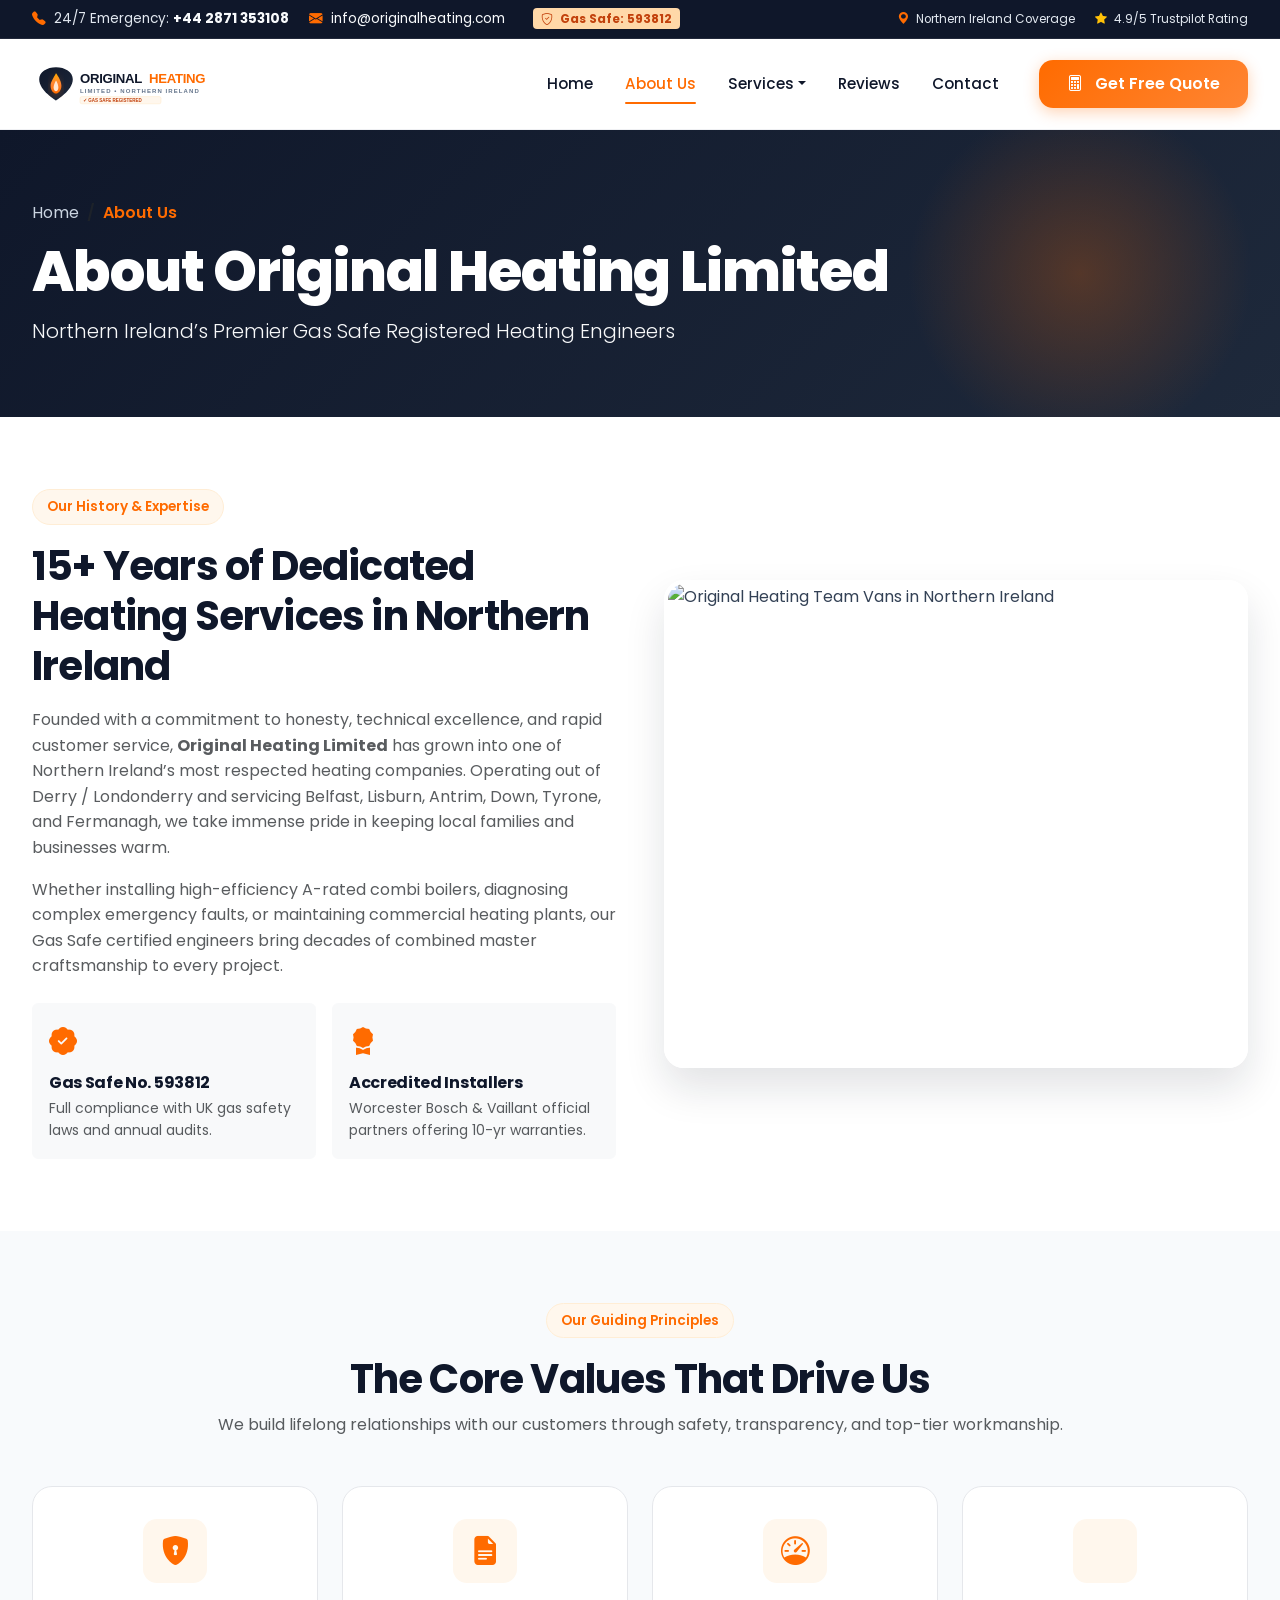
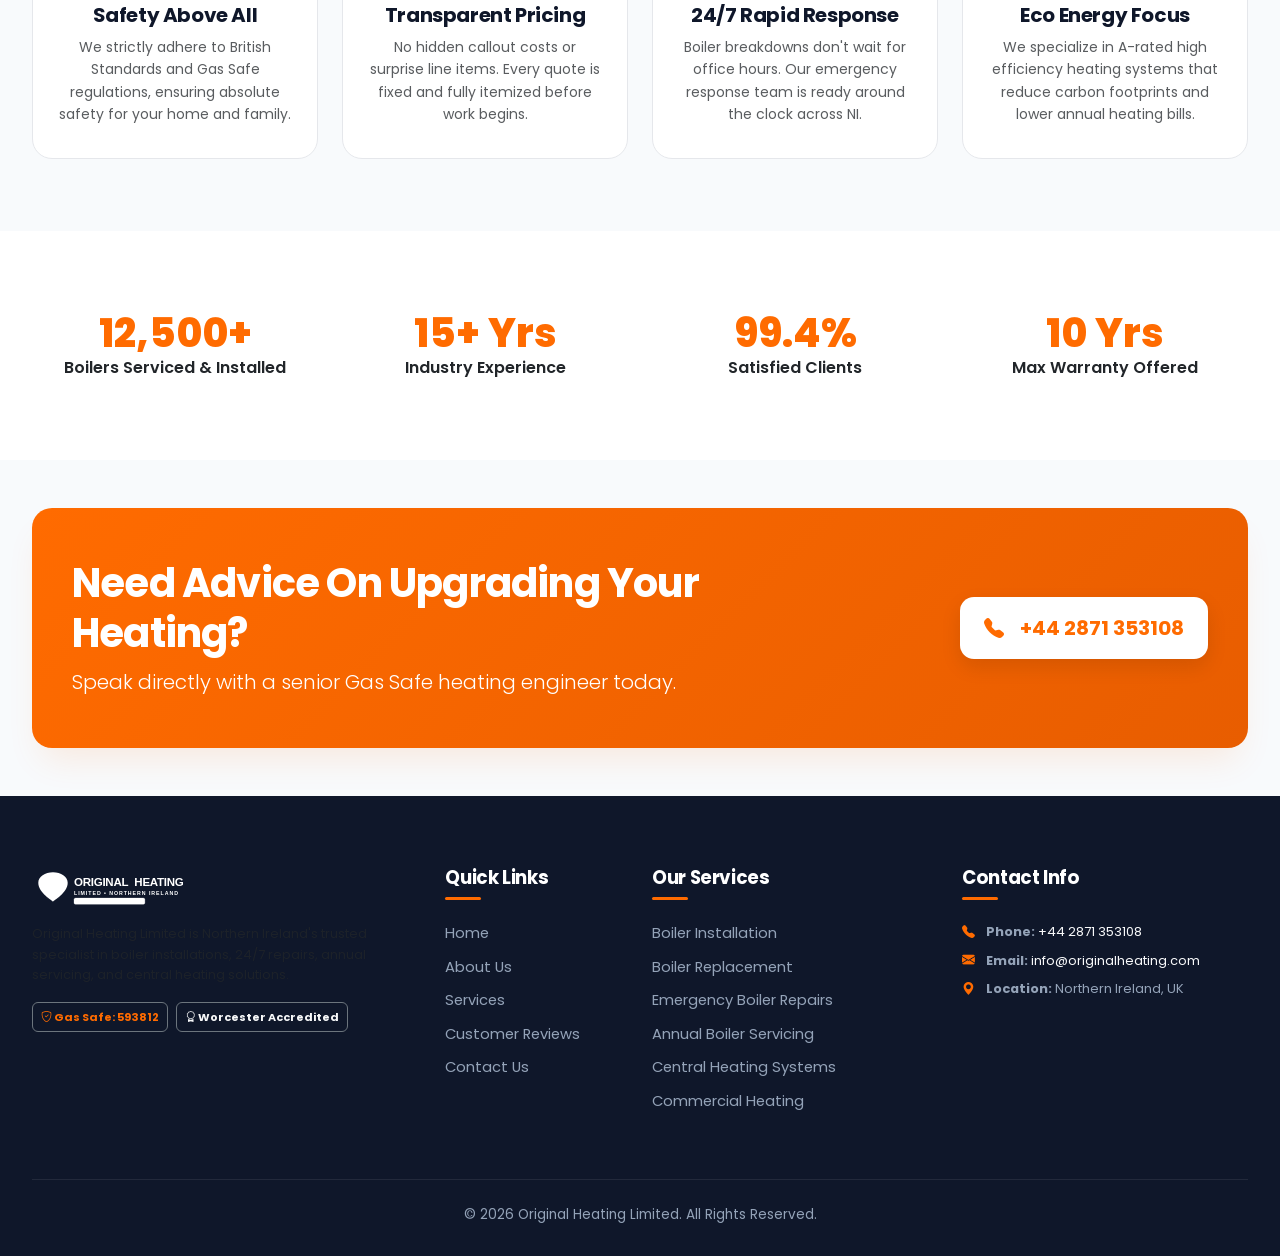
==== about.html @ 2dce4672 "Initial commit" ====
<!DOCTYPE html>
<html lang="en-GB">
<head>
  <meta charset="UTF-8">
  <meta name="viewport" content="width=device-width, initial-scale=1.0">
  <title>About Us | Original Heating Limited - Northern Ireland</title>
  <meta name="description" content="Learn about Original Heating Limited. Over 15 years providing Gas Safe registered boiler installation, repairs, and servicing across Northern Ireland.">

  <!-- Google Fonts: Poppins -->
  <link rel="preconnect" href="https://fonts.googleapis.com">
  <link rel="preconnect" href="https://fonts.gstatic.com" crossorigin>
  <link href="https://fonts.googleapis.com/css2?family=Poppins:ital,wght@0,400;0,500;0,600;0,700;0,800;1,400&display=swap" rel="stylesheet">

  <!-- Bootstrap 5 CSS -->
  <link href="https://cdn.jsdelivr.net/npm/bootstrap@5.3.3/dist/css/bootstrap.min.css" rel="stylesheet">
  <!-- Bootstrap Icons -->
  <link rel="stylesheet" href="https://cdn.jsdelivr.net/npm/bootstrap-icons@1.11.3/font/bootstrap-icons.min.css">
  <!-- AOS Animation CSS -->
  <link rel="stylesheet" href="https://unpkg.com/aos@next/dist/aos.css" />

  <!-- Custom Stylesheets -->
  <link rel="stylesheet" href="css/style.css">
  <link rel="stylesheet" href="css/responsive.css">
</head>
<body>

  <!-- Top Announcement Bar -->
  <div class="top-bar">
    <div class="container">
      <div class="row align-items-center">
        <div class="col-lg-7 col-md-8 text-center text-md-start">
          <span class="me-3"><i class="bi bi-telephone-fill text-orange me-1"></i> 24/7 Emergency: <a href="tel:+442871353108" class="fw-bold">+44 2871 353108</a></span>
          <span class="d-none d-sm-inline me-3"><i class="bi bi-envelope-fill text-orange me-1"></i> <a href="mailto:info@originalheating.com">info@originalheating.com</a></span>
          <span class="top-badge-gas-safe"><i class="bi bi-shield-check me-1"></i> Gas Safe: 593812</span>
        </div>
        <div class="col-lg-5 col-md-4 text-center text-md-end d-none d-md-block">
          <span class="small me-3"><i class="bi bi-geo-alt-fill text-orange me-1"></i> Northern Ireland Coverage</span>
          <span class="small"><i class="bi bi-star-fill text-warning me-1"></i> 4.9/5 Trustpilot Rating</span>
        </div>
      </div>
    </div>
  </div>

  <!-- Sticky Navbar -->
  <nav class="navbar navbar-expand-lg navbar-custom">
    <div class="container">
      <a class="navbar-brand" href="index.html">
        <img src="images/logo/logo.svg" alt="Original Heating Limited Logo">
      </a>
      <button class="navbar-toggler border-0 shadow-none" type="button" data-bs-toggle="collapse" data-bs-target="#navbarMain">
        <i class="bi bi-list fs-1 text-dark"></i>
      </button>

      <div class="collapse navbar-collapse" id="navbarMain">
        <ul class="navbar-nav ms-auto me-4 mb-2 mb-lg-0 align-items-lg-center">
          <li class="nav-item"><a class="nav-link" href="index.html">Home</a></li>
          <li class="nav-item"><a class="nav-link active" href="about.html">About Us</a></li>
          <li class="nav-item dropdown">
            <a class="nav-link dropdown-toggle" href="services.html" id="servicesDropdown" role="button" data-bs-toggle="dropdown">Services</a>
            <ul class="dropdown-menu dropdown-menu-custom">
              <li><a class="dropdown-item dropdown-item-custom" href="services.html#boiler-installation"><i class="bi bi-fire"></i> Boiler Installation</a></li>
              <li><a class="dropdown-item dropdown-item-custom" href="services.html#boiler-replacement"><i class="bi bi-arrow-repeat"></i> Boiler Replacement</a></li>
              <li><a class="dropdown-item dropdown-item-custom" href="services.html#boiler-repairs"><i class="bi bi-tools"></i> 24/7 Boiler Repairs</a></li>
              <li><a class="dropdown-item dropdown-item-custom" href="services.html#boiler-servicing"><i class="bi bi-clipboard-check"></i> Annual Boiler Servicing</a></li>
              <li><a class="dropdown-item dropdown-item-custom" href="services.html#central-heating"><i class="bi bi-thermometer-high"></i> Central Heating Systems</a></li>
              <li><a class="dropdown-item dropdown-item-custom" href="services.html#radiator-installation"><i class="bi bi-grid-3x3-gap-fill"></i> Radiators & Commercial</a></li>
            </ul>
          </li>
          <li class="nav-item"><a class="nav-link" href="reviews.html">Reviews</a></li>
          <li class="nav-item"><a class="nav-link" href="contact.html">Contact</a></li>
        </ul>
        <button class="btn btn-primary-orange" data-bs-toggle="modal" data-bs-target="#quoteModal">
          <i class="bi bi-calculator me-1"></i> Get Free Quote
        </button>
      </div>
    </div>
  </nav>

  <!-- Page Header Banner -->
  <section class="page-header">
    <div class="container position-relative z-1">
      <nav aria-label="breadcrumb">
        <ol class="breadcrumb breadcrumb-custom">
          <li class="breadcrumb-item"><a href="index.html">Home</a></li>
          <li class="breadcrumb-item active" aria-current="page">About Us</li>
        </ol>
      </nav>
      <h1 class="mb-2">About Original Heating Limited</h1>
      <p class="lead mb-0 text-light opacity-90">Northern Ireland’s Premier Gas Safe Registered Heating Engineers</p>
    </div>
  </section>

  <!-- Our Story Section -->
  <section class="py-5 bg-white">
    <div class="container py-4">
      <div class="row align-items-center g-5">
        <div class="col-lg-6" data-aos="fade-right">
          <span class="badge-tag">Our History & Expertise</span>
          <h2 class="mb-3">15+ Years of Dedicated Heating Services in Northern Ireland</h2>
          <p class="text-muted mb-3">
            Founded with a commitment to honesty, technical excellence, and rapid customer service, <strong>Original Heating Limited</strong> has grown into one of Northern Ireland’s most respected heating companies. Operating out of Derry / Londonderry and servicing Belfast, Lisburn, Antrim, Down, Tyrone, and Fermanagh, we take immense pride in keeping local families and businesses warm.
          </p>
          <p class="text-muted mb-4">
            Whether installing high-efficiency A-rated combi boilers, diagnosing complex emergency faults, or maintaining commercial heating plants, our Gas Safe certified engineers bring decades of combined master craftsmanship to every project.
          </p>

          <div class="row g-3">
            <div class="col-sm-6">
              <div class="p-3 bg-light rounded border border-light">
                <i class="bi bi-patch-check-fill text-orange fs-3 mb-2 d-block"></i>
                <h6 class="fw-bold mb-1">Gas Safe No. 593812</h6>
                <p class="small text-muted mb-0">Full compliance with UK gas safety laws and annual audits.</p>
              </div>
            </div>
            <div class="col-sm-6">
              <div class="p-3 bg-light rounded border border-light">
                <i class="bi bi-award-fill text-orange fs-3 mb-2 d-block"></i>
                <h6 class="fw-bold mb-1">Accredited Installers</h6>
                <p class="small text-muted mb-0">Worcester Bosch & Vaillant official partners offering 10-yr warranties.</p>
              </div>
            </div>
          </div>
        </div>

        <div class="col-lg-6" data-aos="fade-left">
          <div class="hero-image-container">
            <img src="images/about/team.jpg" alt="Original Heating Team Vans in Northern Ireland">
          </div>
        </div>
      </div>
    </div>
  </section>

  <!-- Company Core Values -->
  <section class="py-5 bg-light-section">
    <div class="container py-4">
      <div class="text-center max-w-700 mx-auto mb-5" data-aos="fade-up">
        <span class="badge-tag">Our Guiding Principles</span>
        <h2>The Core Values That Drive Us</h2>
        <p class="text-muted">We build lifelong relationships with our customers through safety, transparency, and top-tier workmanship.</p>
      </div>

      <div class="row g-4">
        <div class="col-md-6 col-lg-3" data-aos="fade-up" data-aos-delay="100">
          <div class="service-card text-center align-items-center">
            <div class="service-icon-box">
              <i class="bi bi-shield-lock-fill"></i>
            </div>
            <h5 class="mb-2">Safety Above All</h5>
            <p class="small text-muted mb-0">We strictly adhere to British Standards and Gas Safe regulations, ensuring absolute safety for your home and family.</p>
          </div>
        </div>

        <div class="col-md-6 col-lg-3" data-aos="fade-up" data-aos-delay="200">
          <div class="service-card text-center align-items-center">
            <div class="service-icon-box">
              <i class="bi bi-file-earmark-text-fill"></i>
            </div>
            <h5 class="mb-2">Transparent Pricing</h5>
            <p class="small text-muted mb-0">No hidden callout costs or surprise line items. Every quote is fixed and fully itemized before work begins.</p>
          </div>
        </div>

        <div class="col-md-6 col-lg-3" data-aos="fade-up" data-aos-delay="300">
          <div class="service-card text-center align-items-center">
            <div class="service-icon-box">
              <i class="bi bi-speedometer"></i>
            </div>
            <h5 class="mb-2">24/7 Rapid Response</h5>
            <p class="small text-muted mb-0">Boiler breakdowns don't wait for office hours. Our emergency response team is ready around the clock across NI.</p>
          </div>
        </div>

        <div class="col-md-6 col-lg-3" data-aos="fade-up" data-aos-delay="400">
          <div class="service-card text-center align-items-center">
            <div class="service-icon-box">
              <i class="bi bi-leaf-fill"></i>
            </div>
            <h5 class="mb-2">Eco Energy Focus</h5>
            <p class="small text-muted mb-0">We specialize in A-rated high efficiency heating systems that reduce carbon footprints and lower annual heating bills.</p>
          </div>
        </div>
      </div>
    </div>
  </section>

  <!-- Statistics Counters -->
  <section class="py-5 bg-white">
    <div class="container py-3">
      <div class="row g-4 text-center">
        <div class="col-md-3 col-6" data-aos="zoom-in" data-aos-delay="100">
          <div class="p-3">
            <div class="stats-number">12,500+</div>
            <span class="fw-semibold text-dark">Boilers Serviced & Installed</span>
          </div>
        </div>
        <div class="col-md-3 col-6" data-aos="zoom-in" data-aos-delay="200">
          <div class="p-3">
            <div class="stats-number">15+ Yrs</div>
            <span class="fw-semibold text-dark">Industry Experience</span>
          </div>
        </div>
        <div class="col-md-3 col-6" data-aos="zoom-in" data-aos-delay="300">
          <div class="p-3">
            <div class="stats-number">99.4%</div>
            <span class="fw-semibold text-dark">Satisfied Clients</span>
          </div>
        </div>
        <div class="col-md-3 col-6" data-aos="zoom-in" data-aos-delay="400">
          <div class="p-3">
            <div class="stats-number">10 Yrs</div>
            <span class="fw-semibold text-dark">Max Warranty Offered</span>
          </div>
        </div>
      </div>
    </div>
  </section>

  <!-- Emergency Callout CTA Banner -->
  <section class="py-5 bg-light-section">
    <div class="container">
      <div class="cta-banner" data-aos="fade-up">
        <div class="row align-items-center">
          <div class="col-lg-8">
            <h2 class="mb-2">Need Advice On Upgrading Your Heating?</h2>
            <p class="lead mb-0 opacity-90">Speak directly with a senior Gas Safe heating engineer today.</p>
          </div>
          <div class="col-lg-4 text-lg-end mt-3 mt-lg-0">
            <a href="tel:+442871353108" class="btn btn-white-orange fs-5 py-3 px-4">
              <i class="bi bi-telephone-fill me-2"></i> +44 2871 353108
            </a>
          </div>
        </div>
      </div>
    </div>
  </section>

  <!-- Footer -->
  <footer class="footer-main">
    <div class="container">
      <div class="row g-4">
        <div class="col-lg-4 col-md-6">
          <div class="footer-logo mb-3">
            <img src="images/logo/logo.svg" alt="Original Heating Logo" style="filter: brightness(0) invert(1); height: 42px;">
          </div>
          <p class="small text-muted mb-3">
            Original Heating Limited is Northern Ireland's trusted specialist in boiler installations, 24/7 repairs, annual servicing, and central heating solutions.
          </p>
          <div class="d-flex gap-2">
            <span class="badge bg-navy border border-secondary text-orange p-2"><i class="bi bi-shield-check"></i> Gas Safe: 593812</span>
            <span class="badge bg-navy border border-secondary text-light p-2"><i class="bi bi-award"></i> Worcester Accredited</span>
          </div>
        </div>

        <div class="col-lg-2 col-md-6">
          <h5 class="footer-title">Quick Links</h5>
          <ul class="footer-links">
            <li><a href="index.html">Home</a></li>
            <li><a href="about.html">About Us</a></li>
            <li><a href="services.html">Services</a></li>
            <li><a href="reviews.html">Customer Reviews</a></li>
            <li><a href="contact.html">Contact Us</a></li>
          </ul>
        </div>

        <div class="col-lg-3 col-md-6">
          <h5 class="footer-title">Our Services</h5>
          <ul class="footer-links">
            <li><a href="services.html#boiler-installation">Boiler Installation</a></li>
            <li><a href="services.html#boiler-replacement">Boiler Replacement</a></li>
            <li><a href="services.html#boiler-repairs">Emergency Boiler Repairs</a></li>
            <li><a href="services.html#boiler-servicing">Annual Boiler Servicing</a></li>
            <li><a href="services.html#central-heating">Central Heating Systems</a></li>
            <li><a href="services.html#radiator-installation">Commercial Heating</a></li>
          </ul>
        </div>

        <div class="col-lg-3 col-md-6">
          <h5 class="footer-title">Contact Info</h5>
          <p class="small mb-2"><i class="bi bi-telephone-fill text-orange me-2"></i> <strong>Phone:</strong> <a href="tel:+442871353108" class="text-light">+44 2871 353108</a></p>
          <p class="small mb-2"><i class="bi bi-envelope-fill text-orange me-2"></i> <strong>Email:</strong> <a href="mailto:info@originalheating.com" class="text-light">info@originalheating.com</a></p>
          <p class="small mb-2"><i class="bi bi-geo-alt-fill text-orange me-2"></i> <strong>Location:</strong> Northern Ireland, UK</p>
        </div>
      </div>

      <div class="footer-bottom text-center">
        <p class="mb-0">&copy; 2026 Original Heating Limited. All Rights Reserved.</p>
      </div>
    </div>
  </footer>

  <!-- Get Free Quote Modal -->
  <div class="modal fade" id="quoteModal" tabindex="-1" aria-labelledby="quoteModalLabel" aria-hidden="true">
    <div class="modal-dialog modal-dialog-centered modal-lg">
      <div class="modal-content modal-content-custom">
        <div class="modal-header modal-header-custom">
          <div>
            <h4 class="modal-title font-weight-bold mb-1" id="quoteModalLabel">Get Your Fixed Price Boiler Quote</h4>
            <p class="small mb-0 opacity-80">Zero obligation • Up to 10-Year Warranty • 0% Finance Available</p>
          </div>
          <button type="button" class="btn-close" data-bs-dismiss="modal" aria-label="Close"></button>
        </div>
        <div class="modal-body p-4">
          <form id="modalQuoteForm">
            <div class="row g-3">
              <div class="col-md-6">
                <label class="form-label">Full Name</label>
                <input type="text" class="form-control form-control-custom" name="name" placeholder="John Smith" required>
              </div>
              <div class="col-md-6">
                <label class="form-label">Phone Number</label>
                <input type="tel" class="form-control form-control-custom" name="phone" placeholder="+44 7123 456789" required>
              </div>
              <div class="col-md-6">
                <label class="form-label">Email Address</label>
                <input type="email" class="form-control form-control-custom" name="email" placeholder="john@example.com" required>
              </div>
              <div class="col-md-6">
                <label class="form-label">Postcode (Northern Ireland)</label>
                <input type="text" class="form-control form-control-custom" name="postcode" placeholder="e.g. BT48 8AB" required>
              </div>
            </div>

            <div class="mt-4 text-end">
              <button type="button" class="btn btn-outline-navy me-2" data-bs-dismiss="modal">Cancel</button>
              <button type="submit" class="btn btn-primary-orange py-2 px-4">
                <i class="bi bi-send-fill me-1"></i> Calculate & Request Quote
              </button>
            </div>
          </form>
        </div>
      </div>
    </div>
  </div>

  <!-- JS Libraries -->
  <script src="https://cdn.jsdelivr.net/npm/bootstrap@5.3.3/dist/js/bootstrap.bundle.min.js"></script>
  <script src="https://unpkg.com/aos@next/dist/aos.js"></script>
  <script src="js/script.js"></script>
</body>
</html>
---- css/style.css ----
/* ==========================================================================
   ORIGINAL HEATING LIMITED - PRIMARY STYLESHEET
   A modern, premium UK Heating & Boiler Specialist Website
   Color Palette:
   Primary: #FF6B00 | Hover: #E85D00 | Secondary: #0F172A
   Bg Light: #F8FAFC | Text: #64748B | Border: #E5E7EB
   ========================================================================== */

:root {
  --primary-color: #FF6B00;
  --primary-hover: #E85D00;
  --primary-light: #FFF7ED;
  --primary-border: #FFEDD5;
  --secondary-color: #0F172A;
  --secondary-light: #1E293B;
  --text-main: #334155;
  --text-muted: #64748B;
  --bg-light: #F8FAFC;
  --bg-white: #FFFFFF;
  --border-color: #E5E7EB;
  --shadow-sm: 0 2px 8px rgba(15, 23, 42, 0.04);
  --shadow-md: 0 10px 25px -5px rgba(15, 23, 42, 0.08);
  --shadow-lg: 0 20px 35px -10px rgba(255, 107, 0, 0.12);
  --shadow-hover: 0 15px 30px rgba(255, 107, 0, 0.18);
  --radius-sm: 8px;
  --radius-md: 14px;
  --radius-lg: 20px;
  --radius-full: 9999px;
  --font-family: 'Poppins', sans-serif;
  --transition: all 0.3s cubic-bezier(0.16, 1, 0.3, 1);
}

/* --- Global Reset & Typography --- */
* {
  margin: 0;
  padding: 0;
  box-sizing: border-box;
}

body {
  font-family: var(--font-family);
  font-weight: 400;
  color: var(--text-main);
  background-color: var(--bg-white);
  line-height: 1.6;
  overflow-x: hidden;
}

h1, h2, h3, h4, h5, h6 {
  color: var(--secondary-color);
  font-weight: 700;
  letter-spacing: -0.02em;
  line-height: 1.25;
}

h1 { font-size: clamp(2.2rem, 5vw, 3.5rem); font-weight: 800; }
h2 { font-size: clamp(1.8rem, 3.5vw, 2.5rem); font-weight: 700; }
h3 { font-size: clamp(1.3rem, 2.5vw, 1.75rem); font-weight: 700; }

a {
  text-decoration: none;
  color: inherit;
  transition: var(--transition);
}

img {
  max-width: 100%;
  height: auto;
  display: block;
}

/* --- Utility Classes & Buttons --- */
.text-orange { color: var(--primary-color) !important; }
.bg-orange { background-color: var(--primary-color) !important; }
.bg-orange-light { background-color: var(--primary-light) !important; }
.bg-navy { background-color: var(--secondary-color) !important; }
.bg-light-section { background-color: var(--bg-light) !important; }

.btn-primary-orange {
  background: linear-gradient(135deg, #FF6B00 0%, #FF8533 100%);
  color: #FFFFFF !important;
  font-weight: 600;
  padding: 12px 28px;
  border-radius: var(--radius-md);
  border: none;
  box-shadow: 0 4px 15px rgba(255, 107, 0, 0.3);
  transition: var(--transition);
  display: inline-flex;
  align-items: center;
  justify-content: center;
  gap: 8px;
  cursor: pointer;
}

.btn-primary-orange:hover {
  background: linear-gradient(135deg, #E85D00 0%, #FF6B00 100%);
  transform: translateY(-2px);
  box-shadow: var(--shadow-hover);
  color: #FFFFFF !important;
}

.btn-outline-navy {
  border: 2px solid var(--secondary-color);
  color: var(--secondary-color) !important;
  font-weight: 600;
  padding: 10px 24px;
  border-radius: var(--radius-md);
  background: transparent;
  transition: var(--transition);
  display: inline-flex;
  align-items: center;
  gap: 8px;
}

.btn-outline-navy:hover {
  background-color: var(--secondary-color);
  color: #FFFFFF !important;
  transform: translateY(-2px);
}

.btn-white-orange {
  background: #FFFFFF;
  color: var(--primary-color) !important;
  font-weight: 700;
  padding: 12px 28px;
  border-radius: var(--radius-md);
  border: none;
  box-shadow: 0 8px 20px rgba(0,0,0,0.1);
  transition: var(--transition);
  display: inline-flex;
  align-items: center;
  gap: 8px;
}

.btn-white-orange:hover {
  background: var(--primary-light);
  color: var(--primary-hover) !important;
  transform: translateY(-2px);
}

.badge-tag {
  display: inline-flex;
  align-items: center;
  gap: 6px;
  padding: 6px 14px;
  background-color: var(--primary-light);
  color: var(--primary-color);
  border: 1px solid var(--primary-border);
  font-size: 0.85rem;
  font-weight: 600;
  border-radius: var(--radius-full);
  margin-bottom: 1rem;
}

/* --- Top Announcement Bar --- */
.top-bar {
  background-color: var(--secondary-color);
  color: #E2E8F0;
  font-size: 0.85rem;
  padding: 8px 0;
  border-bottom: 1px solid rgba(255,255,255,0.08);
}

.top-bar a {
  color: #F8FAFC;
}

.top-bar a:hover {
  color: var(--primary-color);
}

.top-badge-gas-safe {
  background-color: #FFD8A8;
  color: #C2410C;
  font-size: 0.75rem;
  font-weight: 700;
  padding: 2px 8px;
  border-radius: 4px;
  margin-left: 8px;
}

/* --- Glassmorphism Sticky Navbar --- */
.navbar-custom {
  position: sticky;
  top: 0;
  z-index: 1030;
  transition: var(--transition);
  padding: 16px 0;
  background: rgba(255, 255, 255, 0.85);
  backdrop-filter: blur(16px);
  -webkit-backdrop-filter: blur(16px);
  border-bottom: 1px solid rgba(229, 231, 235, 0.6);
}

.navbar-custom.scrolled {
  background: rgba(255, 255, 255, 0.98);
  padding: 10px 0;
  box-shadow: 0 4px 20px rgba(15, 23, 42, 0.06);
}

.navbar-brand img {
  height: 48px;
  width: auto;
}

.nav-link {
  font-weight: 500;
  color: var(--secondary-color) !important;
  padding: 8px 16px !important;
  font-size: 0.95rem;
  transition: var(--transition);
  position: relative;
}

.nav-link:hover, .nav-link.active {
  color: var(--primary-color) !important;
}

.nav-link.active::after {
  content: '';
  position: absolute;
  bottom: 0;
  left: 16px;
  right: 16px;
  height: 2px;
  background-color: var(--primary-color);
  border-radius: 2px;
}

/* Dropdown Menu styling */
.dropdown-menu-custom {
  border: none;
  border-radius: var(--radius-md);
  box-shadow: var(--shadow-md);
  padding: 12px;
  background-color: #FFFFFF;
  min-width: 260px;
}

.dropdown-item-custom {
  padding: 10px 14px;
  border-radius: var(--radius-sm);
  font-weight: 500;
  color: var(--secondary-color);
  display: flex;
  align-items: center;
  gap: 10px;
  transition: var(--transition);
}

.dropdown-item-custom:hover {
  background-color: var(--primary-light);
  color: var(--primary-color);
}

.dropdown-item-custom i {
  color: var(--primary-color);
  font-size: 1.1rem;
}

/* --- Hero Section --- */
.hero-section {
  position: relative;
  padding: 80px 0 100px;
  background: radial-gradient(circle at 80% 20%, rgba(255, 107, 0, 0.08) 0%, transparent 50%),
              radial-gradient(circle at 20% 80%, rgba(15, 23, 42, 0.03) 0%, transparent 40%),
              #FFFFFF;
  overflow: hidden;
}

/* Ambient Floating Blobs */
.ambient-blob {
  position: absolute;
  border-radius: 50%;
  filter: blur(60px);
  z-index: 0;
  opacity: 0.5;
  pointer-events: none;
}

.blob-orange {
  width: 350px;
  height: 350px;
  background: rgba(255, 107, 0, 0.15);
  top: -50px;
  right: -50px;
}

.blob-navy {
  width: 300px;
  height: 300px;
  background: rgba(15, 23, 42, 0.05);
  bottom: -50px;
  left: -50px;
}

.hero-content {
  position: relative;
  z-index: 2;
}

.hero-image-wrapper {
  position: relative;
  z-index: 2;
}

.hero-image-container {
  position: relative;
  border-radius: var(--radius-lg);
  overflow: hidden;
  box-shadow: 0 20px 40px rgba(15, 23, 42, 0.12);
  border: 4px solid #FFFFFF;
}

.hero-image-container img {
  width: 100%;
  height: 480px;
  object-fit: cover;
  transition: transform 0.6s cubic-bezier(0.16, 1, 0.3, 1);
}

.hero-image-container:hover img {
  transform: scale(1.03);
}

/* Floating Trust Badges on Hero */
.floating-badge {
  position: absolute;
  background: rgba(255, 255, 255, 0.92);
  backdrop-filter: blur(12px);
  padding: 12px 18px;
  border-radius: var(--radius-md);
  box-shadow: 0 10px 25px rgba(0,0,0,0.08);
  border: 1px solid rgba(229, 231, 235, 0.8);
  display: flex;
  align-items: center;
  gap: 12px;
  z-index: 10;
  animation: floatAnim 4s ease-in-out infinite alternate;
}

.floating-badge.badge-top-left {
  top: 20px;
  left: -20px;
}

.floating-badge.badge-bottom-right {
  bottom: 25px;
  right: -20px;
  animation-delay: -2s;
}

@keyframes floatAnim {
  0% { transform: translateY(0); }
  100% { transform: translateY(-10px); }
}

.floating-badge i {
  font-size: 1.8rem;
  color: var(--primary-color);
}

.floating-badge-text strong {
  display: block;
  font-weight: 700;
  font-size: 0.9rem;
  color: var(--secondary-color);
}

.floating-badge-text span {
  font-size: 0.78rem;
  color: var(--text-muted);
}

/* Quick Quote Estimator Box on Hero */
.quote-widget-card {
  background: #FFFFFF;
  border-radius: var(--radius-lg);
  padding: 28px;
  box-shadow: var(--shadow-lg);
  border: 1px solid var(--primary-border);
  position: relative;
  z-index: 5;
}

.quote-widget-header {
  border-bottom: 1px solid var(--border-color);
  padding-bottom: 12px;
  margin-bottom: 20px;
}

/* --- Trust Badges Strip --- */
.trust-strip {
  background-color: var(--bg-light);
  padding: 24px 0;
  border-top: 1px solid var(--border-color);
  border-bottom: 1px solid var(--border-color);
}

.trust-item {
  display: flex;
  align-items: center;
  justify-content: center;
  gap: 10px;
  font-weight: 600;
  color: var(--secondary-color);
  font-size: 0.9rem;
}

.trust-item i {
  color: var(--primary-color);
  font-size: 1.4rem;
}

/* --- Service Cards --- */
.service-card {
  background: #FFFFFF;
  border-radius: var(--radius-lg);
  padding: 32px 24px;
  border: 1px solid var(--border-color);
  transition: var(--transition);
  height: 100%;
  display: flex;
  flex-direction: column;
  position: relative;
  overflow: hidden;
}

.service-card::before {
  content: '';
  position: absolute;
  top: 0;
  left: 0;
  width: 100%;
  height: 4px;
  background: transparent;
  transition: var(--transition);
}

.service-card:hover {
  transform: translateY(-8px);
  box-shadow: var(--shadow-hover);
  border-color: var(--primary-border);
}

.service-card:hover::before {
  background: var(--primary-color);
}

.service-icon-box {
  width: 64px;
  height: 64px;
  border-radius: var(--radius-md);
  background-color: var(--primary-light);
  color: var(--primary-color);
  display: flex;
  align-items: center;
  justify-content: center;
  font-size: 1.8rem;
  margin-bottom: 20px;
  transition: var(--transition);
}

.service-card:hover .service-icon-box {
  background-color: var(--primary-color);
  color: #FFFFFF;
}

.service-link {
  margin-top: auto;
  font-weight: 600;
  color: var(--primary-color);
  display: inline-flex;
  align-items: center;
  gap: 6px;
}

.service-link:hover {
  color: var(--primary-hover);
  gap: 10px;
}

/* --- Why Choose Us / Features --- */
.feature-box {
  display: flex;
  gap: 18px;
  margin-bottom: 24px;
}

.feature-icon-circle {
  width: 48px;
  height: 48px;
  border-radius: 50%;
  background: var(--primary-light);
  color: var(--primary-color);
  display: flex;
  align-items: center;
  justify-content: center;
  font-size: 1.3rem;
  flex-shrink: 0;
}

/* --- Brand Partners Section --- */
.brand-logo-box {
  background: #FFFFFF;
  border-radius: var(--radius-md);
  padding: 20px;
  border: 1px solid var(--border-color);
  text-align: center;
  font-weight: 700;
  color: var(--secondary-color);
  transition: var(--transition);
  display: flex;
  align-items: center;
  justify-content: center;
  min-height: 80px;
}

.brand-logo-box:hover {
  border-color: var(--primary-color);
  box-shadow: var(--shadow-md);
  transform: translateY(-3px);
  color: var(--primary-color);
}

/* --- Testimonials Slider (Swiper) --- */
.testimonial-card {
  background: #FFFFFF;
  border-radius: var(--radius-lg);
  padding: 32px;
  border: 1px solid var(--border-color);
  box-shadow: var(--shadow-md);
  height: 100%;
}

.star-rating {
  color: #F59E0B;
  font-size: 1.1rem;
  margin-bottom: 12px;
}

.client-info {
  display: flex;
  align-items: center;
  gap: 14px;
  margin-top: 20px;
  padding-top: 16px;
  border-top: 1px solid var(--border-color);
}

.client-avatar {
  width: 48px;
  height: 48px;
  border-radius: 50%;
  background-color: var(--primary-color);
  color: #FFFFFF;
  display: flex;
  align-items: center;
  justify-content: center;
  font-weight: 700;
  font-size: 1.1rem;
}

/* --- Stats Counter Box --- */
.stats-box {
  background: #FFFFFF;
  border-radius: var(--radius-lg);
  padding: 24px;
  border: 1px solid var(--border-color);
  text-align: center;
  box-shadow: var(--shadow-sm);
  transition: var(--transition);
}

.stats-box:hover {
  border-color: var(--primary-color);
  box-shadow: var(--shadow-md);
}

.stats-number {
  font-size: 2.5rem;
  font-weight: 800;
  color: var(--primary-color);
  line-height: 1.1;
}

/* --- FAQ Accordion --- */
.accordion-custom .accordion-item {
  border: 1px solid var(--border-color);
  border-radius: var(--radius-md) !important;
  margin-bottom: 12px;
  overflow: hidden;
}

.accordion-custom .accordion-button {
  font-weight: 600;
  color: var(--secondary-color);
  background-color: #FFFFFF;
  padding: 18px 24px;
  box-shadow: none;
}

.accordion-custom .accordion-button:not(.collapsed) {
  color: var(--primary-color);
  background-color: var(--primary-light);
}

.accordion-custom .accordion-button::after {
  background-size: 1.1rem;
}

.accordion-custom .accordion-body {
  padding: 20px 24px;
  color: var(--text-muted);
  font-size: 0.95rem;
}

/* --- Page Header Banner (for subpages) --- */
.page-header {
  background: linear-gradient(135deg, #0F172A 0%, #1E293B 100%);
  color: #FFFFFF;
  padding: 70px 0;
  position: relative;
  overflow: hidden;
}

.page-header::before {
  content: '';
  position: absolute;
  top: 0;
  right: 0;
  width: 400px;
  height: 100%;
  background: radial-gradient(circle, rgba(255, 107, 0, 0.25) 0%, transparent 70%);
  pointer-events: none;
}

.page-header h1 {
  color: #FFFFFF;
}

.breadcrumb-custom {
  background: transparent;
  padding: 0;
  margin-bottom: 12px;
}

.breadcrumb-custom a {
  color: #CBD5E1;
}

.breadcrumb-custom .active {
  color: var(--primary-color);
  font-weight: 600;
}

/* --- Contact Info Box --- */
.contact-info-card {
  background: #FFFFFF;
  border-radius: var(--radius-lg);
  padding: 30px;
  border: 1px solid var(--border-color);
  box-shadow: var(--shadow-md);
  display: flex;
  align-items: flex-start;
  gap: 20px;
  margin-bottom: 20px;
  transition: var(--transition);
}

.contact-info-card:hover {
  border-color: var(--primary-color);
  transform: translateY(-4px);
}

.contact-icon {
  width: 54px;
  height: 54px;
  border-radius: var(--radius-md);
  background: var(--primary-light);
  color: var(--primary-color);
  display: flex;
  align-items: center;
  justify-content: center;
  font-size: 1.5rem;
  flex-shrink: 0;
}

/* --- CTA Banner --- */
.cta-banner {
  background: linear-gradient(135deg, #FF6B00 0%, #E85D00 100%);
  color: #FFFFFF;
  border-radius: var(--radius-lg);
  padding: 50px 40px;
  position: relative;
  overflow: hidden;
  box-shadow: var(--shadow-lg);
}

.cta-banner h2 {
  color: #FFFFFF;
}

/* --- Premium Footer --- */
.footer-main {
  background-color: var(--secondary-color);
  color: #94A3B8;
  padding: 70px 0 30px;
  font-size: 0.92rem;
}

.footer-title {
  color: #FFFFFF;
  font-size: 1.15rem;
  font-weight: 700;
  margin-bottom: 22px;
  position: relative;
}

.footer-title::after {
  content: '';
  display: block;
  width: 36px;
  height: 3px;
  background-color: var(--primary-color);
  margin-top: 8px;
  border-radius: 2px;
}

.footer-links {
  list-style: none;
  padding: 0;
}

.footer-links li {
  margin-bottom: 10px;
}

.footer-links a {
  color: #94A3B8;
  transition: var(--transition);
  display: inline-flex;
  align-items: center;
  gap: 8px;
}

.footer-links a:hover {
  color: var(--primary-color);
  padding-left: 4px;
}

.footer-bottom {
  border-top: 1px solid rgba(255, 255, 255, 0.08);
  padding-top: 24px;
  margin-top: 50px;
  font-size: 0.85rem;
}

/* --- Modal Styling --- */
.modal-content-custom {
  border-radius: var(--radius-lg);
  border: none;
  overflow: hidden;
}

.modal-header-custom {
  background: linear-gradient(135deg, #0F172A 0%, #1E293B 100%);
  color: #FFFFFF;
  padding: 24px 28px;
  border-bottom: none;
}

.modal-header-custom .btn-close {
  filter: invert(1);
}

/* --- Form Controls --- */
.form-control-custom, .form-select-custom {
  padding: 12px 16px;
  border-radius: var(--radius-md);
  border: 1px solid var(--border-color);
  font-family: var(--font-family);
  font-size: 0.95rem;
  transition: var(--transition);
}

.form-control-custom:focus, .form-select-custom:focus {
  border-color: var(--primary-color);
  box-shadow: 0 0 0 4px rgba(255, 107, 0, 0.15);
  outline: none;
}

.form-label {
  font-weight: 600;
  color: var(--secondary-color);
  font-size: 0.88rem;
  margin-bottom: 6px;
}
---- css/responsive.css ----
/* ==========================================================================
   ORIGINAL HEATING LIMITED - RESPONSIVE STYLESHEET
   Mobile, Tablet, and Desktop Adaptive Breakpoints
   ========================================================================== */

@media (max-width: 991.98px) {
  .hero-section {
    padding: 40px 0 60px;
    text-align: center;
  }

  .hero-content {
    margin-bottom: 40px;
  }

  .floating-badge {
    display: none !important;
  }

  .hero-image-container img {
    height: 320px;
  }

  .cta-banner {
    padding: 30px 20px;
    text-align: center;
  }

  .cta-banner .btn {
    width: 100%;
    margin-top: 15px;
  }

  .top-bar {
    text-align: center;
  }

  .top-bar .text-end {
    text-align: center !important;
    margin-top: 4px;
  }

  .navbar-collapse {
    background: #FFFFFF;
    border-radius: 12px;
    padding: 20px;
    margin-top: 12px;
    box-shadow: 0 10px 30px rgba(0,0,0,0.1);
  }

  .nav-link.active::after {
    display: none;
  }
}

@media (max-width: 767.98px) {
  h1 { font-size: 2rem; }
  h2 { font-size: 1.6rem; }
  h3 { font-size: 1.25rem; }

  .btn-primary-orange, .btn-outline-navy, .btn-white-orange {
    width: 100%;
    margin-bottom: 10px;
  }

  .trust-item {
    font-size: 0.82rem;
    margin-bottom: 10px;
  }

  .quote-widget-card {
    padding: 20px 16px;
  }

  .service-card {
    padding: 24px 18px;
  }

  .contact-info-card {
    flex-direction: column;
    text-align: center;
    align-items: center;
  }

  .page-header {
    padding: 45px 0;
    text-align: center;
  }

  .footer-main {
    text-align: center;
  }

  .footer-title::after {
    margin: 8px auto 0;
  }
}

@media (min-width: 1200px) {
  .container {
    max-width: 1240px;
  }
}
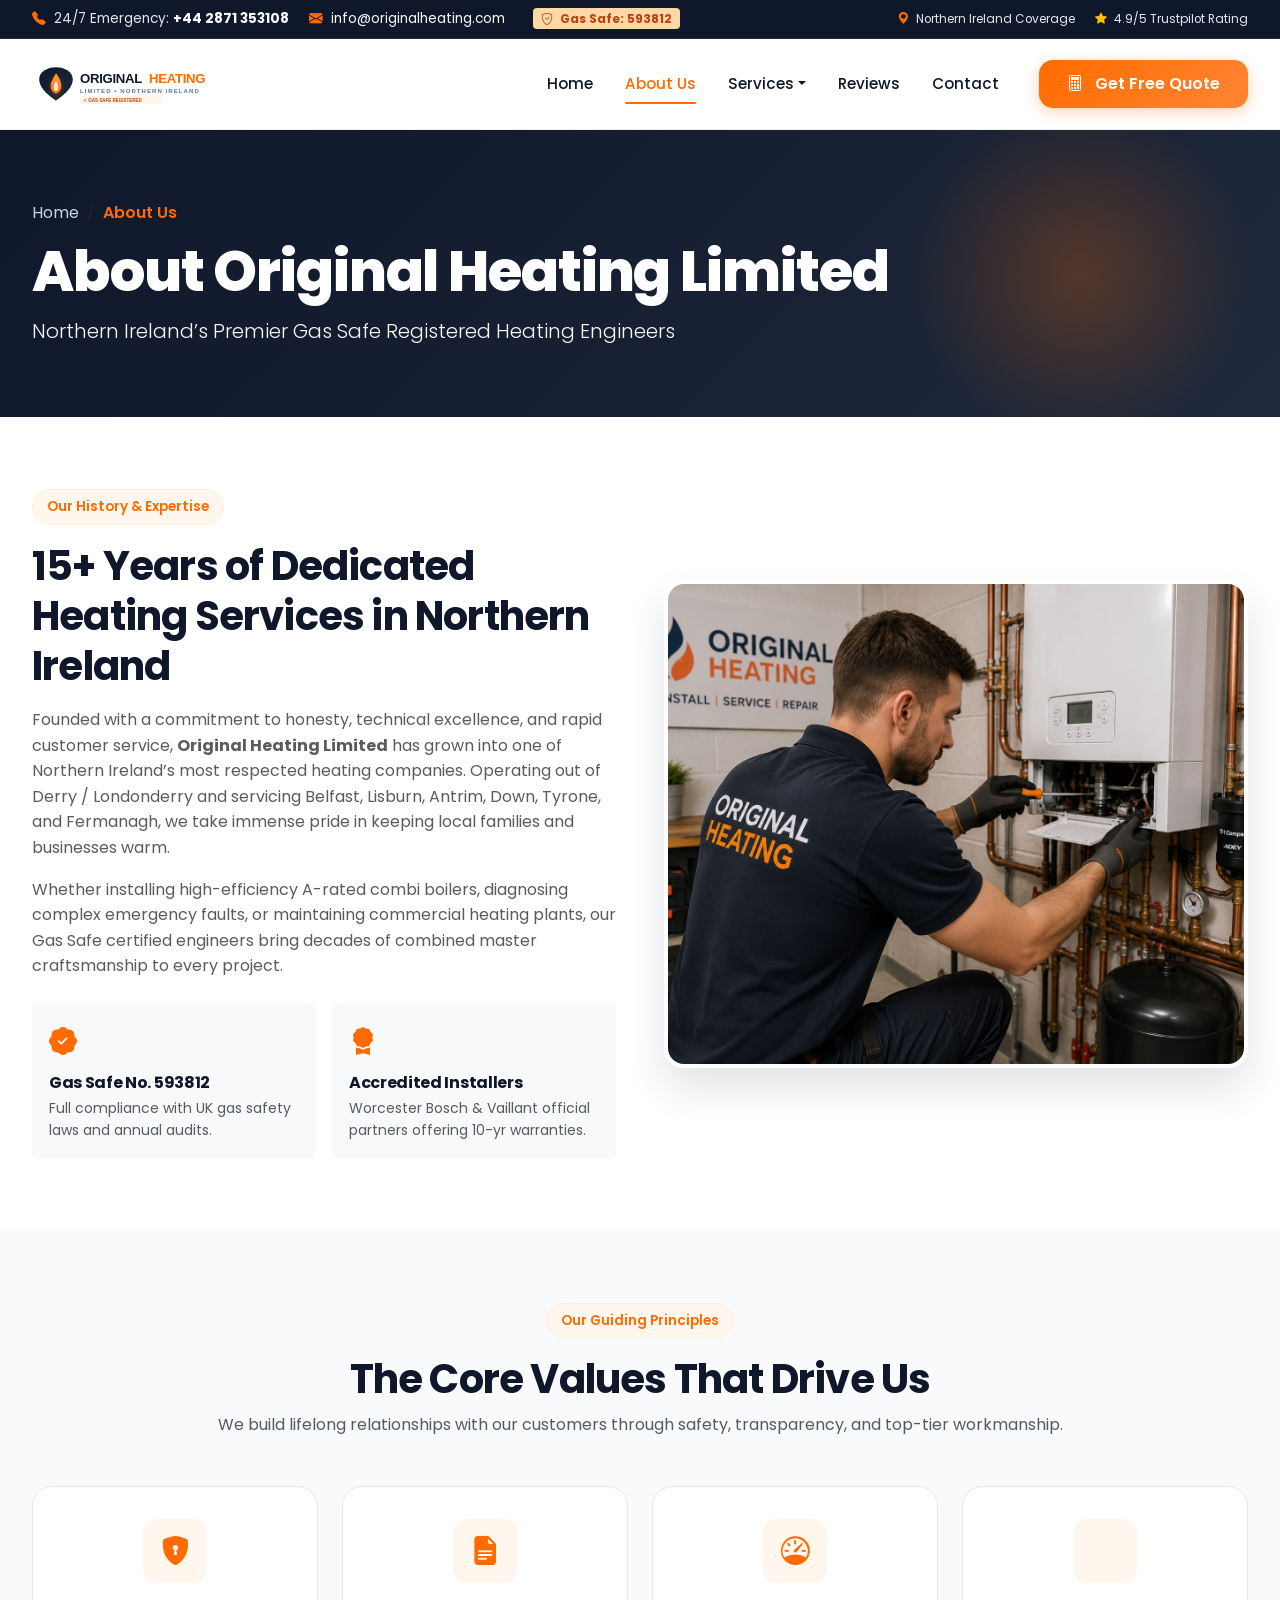
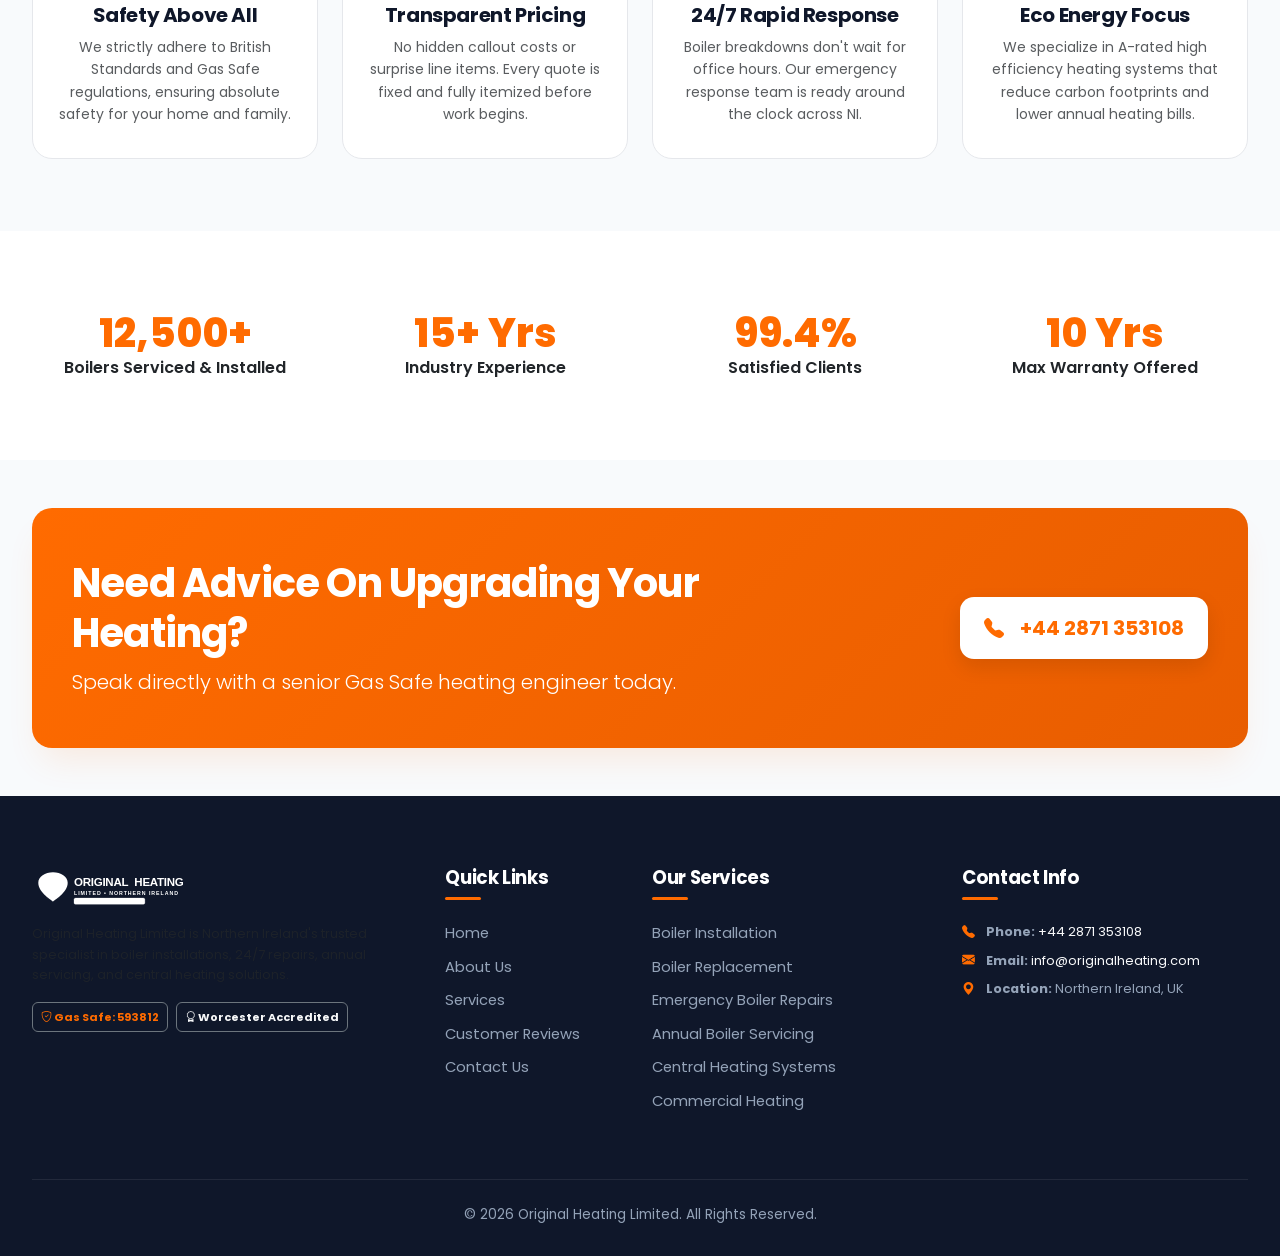
==== commit d29cc011: "Updated hero image and about section" ====
--- a/about.html
+++ b/about.html
@@ -124,7 +124,7 @@
 
         <div class="col-lg-6" data-aos="fade-left">
           <div class="hero-image-container">
-            <img src="images/about/team.jpg" alt="Original Heating Team Vans in Northern Ireland">
+            <img src="images/about/team.png" alt="Original Heating Team Vans in Northern Ireland">
           </div>
         </div>
       </div>
